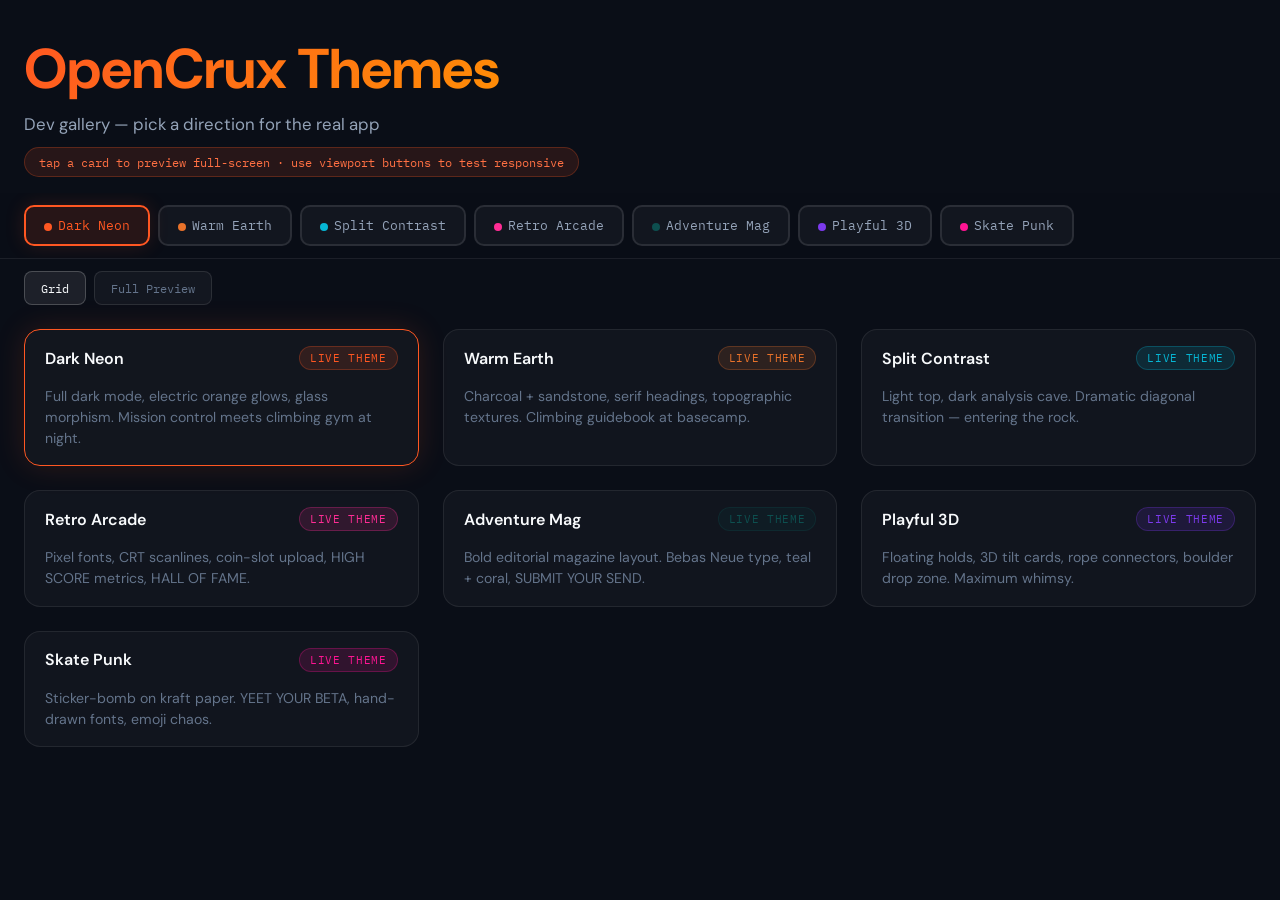
==== prototypes/index.html @ 0f462fec "feat: add 7 theme system with live CSS switching and theme gallery - Add CSS-only theme architecture" ====
<!DOCTYPE html>
<html lang="en">
<head>
  <meta charset="utf-8" />
  <meta name="viewport" content="width=device-width, initial-scale=1" />
  <title>OpenCrux — Theme Gallery</title>
  <link rel="preconnect" href="https://fonts.googleapis.com" />
  <link href="https://fonts.googleapis.com/css2?family=DM+Sans:wght@400;500;700&family=IBM+Plex+Mono:wght@400;500&display=swap" rel="stylesheet" />
  <style>
    * { box-sizing: border-box; margin: 0; }
    body { font-family: 'DM Sans', sans-serif; background: #0a0e17; color: #f8fafc; min-height: 100vh; }

    .gallery-header { padding: 2rem 1.5rem 1rem; max-width: 1400px; margin: 0 auto; }
    .gallery-header h1 {
      font-size: clamp(2rem, 5vw, 3.5rem); font-weight: 700;
      background: linear-gradient(135deg, #ff5722, #ff9800, #ff5722);
      -webkit-background-clip: text; -webkit-text-fill-color: transparent; background-clip: text;
    }
    .gallery-header p { color: #94a3b8; margin-top: 0.5rem; font-size: 1.05rem; }
    .gallery-header .hint {
      display: inline-block; margin-top: 0.75rem; padding: 6px 14px;
      background: rgba(255, 87, 34, 0.12); border: 1px solid rgba(255, 87, 34, 0.25);
      border-radius: 999px; font-family: 'IBM Plex Mono', monospace; font-size: 0.78rem; color: #ff7043;
    }

    .dev-bar {
      position: sticky; top: 0; z-index: 1000;
      background: rgba(10, 14, 23, 0.92); backdrop-filter: blur(16px);
      border-bottom: 1px solid rgba(255, 255, 255, 0.08);
      padding: 0.75rem 1.5rem; display: flex; gap: 0.5rem;
      overflow-x: auto; -webkit-overflow-scrolling: touch;
    }
    .theme-btn {
      flex-shrink: 0; padding: 10px 18px; border-radius: 10px;
      border: 2px solid rgba(255, 255, 255, 0.1); background: rgba(255, 255, 255, 0.04);
      color: #94a3b8; font-family: 'IBM Plex Mono', monospace; font-size: 0.82rem;
      cursor: pointer; transition: all 150ms ease; white-space: nowrap;
    }
    .theme-btn:hover { border-color: rgba(255, 87, 34, 0.4); color: #f8fafc; background: rgba(255, 87, 34, 0.08); }
    .theme-btn.active { border-color: #ff5722; color: #ff5722; background: rgba(255, 87, 34, 0.12); box-shadow: 0 0 20px rgba(255, 87, 34, 0.15); }
    .theme-btn .dot { display: inline-block; width: 8px; height: 8px; border-radius: 50%; margin-right: 6px; vertical-align: middle; }

    .view-toggle { display: flex; gap: 0.5rem; padding: 0.75rem 1.5rem 0; max-width: 1400px; margin: 0 auto; }
    .view-btn {
      padding: 8px 16px; border-radius: 8px; border: 1px solid rgba(255, 255, 255, 0.1);
      background: rgba(255, 255, 255, 0.04); color: #64748b;
      font-family: 'IBM Plex Mono', monospace; font-size: 0.78rem; cursor: pointer; transition: all 150ms ease;
    }
    .view-btn.active { border-color: rgba(255, 255, 255, 0.2); color: #f8fafc; background: rgba(255, 255, 255, 0.08); }

    .grid-view {
      display: grid; grid-template-columns: repeat(auto-fit, minmax(340px, 1fr));
      gap: 1.5rem; padding: 1.5rem; max-width: 1400px; margin: 0 auto;
    }
    .theme-card {
      border-radius: 16px; border: 1px solid rgba(255, 255, 255, 0.08);
      background: rgba(255, 255, 255, 0.03); overflow: hidden;
      transition: all 200ms ease; cursor: pointer;
    }
    .theme-card:hover { border-color: rgba(255, 87, 34, 0.3); transform: translateY(-4px); box-shadow: 0 20px 40px rgba(0, 0, 0, 0.3); }
    .theme-card.active { border-color: #ff5722; box-shadow: 0 0 30px rgba(255, 87, 34, 0.15); }
    .theme-card iframe { width: 100%; height: 260px; border: none; pointer-events: none; }
    .theme-card-info { padding: 1rem 1.25rem; display: flex; justify-content: space-between; align-items: center; }
    .theme-card-info h3 { font-size: 1rem; font-weight: 600; }
    .theme-card-desc { padding: 0 1.25rem 1rem; color: #64748b; font-size: 0.88rem; line-height: 1.5; }

    .full-view { display: none; width: 100%; max-width: 1400px; margin: 1.5rem auto; padding: 0 1.5rem; }
    .full-view.visible { display: block; }
    .full-view-frame { width: 100%; height: calc(100vh - 140px); border: 1px solid rgba(255, 255, 255, 0.08); border-radius: 16px; overflow: hidden; transition: max-width 300ms ease; }
    .full-view-frame iframe { width: 100%; height: 100%; border: none; }
    .full-view-controls { display: flex; gap: 0.75rem; margin-bottom: 1rem; align-items: center; flex-wrap: wrap; }
    .viewport-btn {
      padding: 8px 14px; border-radius: 8px; border: 1px solid rgba(255, 255, 255, 0.1);
      background: rgba(255, 255, 255, 0.04); color: #94a3b8;
      font-family: 'IBM Plex Mono', monospace; font-size: 0.78rem; cursor: pointer; transition: all 150ms ease;
    }
    .viewport-btn.active { border-color: #ff5722; color: #ff5722; background: rgba(255, 87, 34, 0.08); }
    .open-tab-btn {
      margin-left: auto; padding: 8px 16px; border-radius: 8px; border: 1px solid #ff5722;
      background: rgba(255, 87, 34, 0.1); color: #ff5722;
      font-family: 'IBM Plex Mono', monospace; font-size: 0.78rem; cursor: pointer; transition: all 150ms ease; text-decoration: none;
    }
    .open-tab-btn:hover { background: #ff5722; color: #fff; }

    @media (max-width: 640px) {
      .grid-view { grid-template-columns: 1fr; }
      .gallery-header { padding: 1.5rem 1rem 0.5rem; }
    }
  </style>
</head>
<body>
  <div class="gallery-header">
    <h1>OpenCrux Themes</h1>
    <p>Dev gallery — pick a direction for the real app</p>
    <span class="hint">tap a card to preview full-screen &middot; use viewport buttons to test responsive</span>
  </div>

  <nav class="dev-bar" id="dev-bar"></nav>

  <div class="view-toggle">
    <button class="view-btn active" data-view="grid">Grid</button>
    <button class="view-btn" data-view="full">Full Preview</button>
  </div>

  <div class="grid-view" id="grid-view"></div>

  <div class="full-view" id="full-view">
    <div class="full-view-controls">
      <button class="viewport-btn active" data-width="100%">Desktop</button>
      <button class="viewport-btn" data-width="768px">Tablet</button>
      <button class="viewport-btn" data-width="375px">Mobile</button>
      <a class="open-tab-btn" id="open-tab-link" href="#" target="_blank">Open in new tab</a>
    </div>
    <div class="full-view-frame" id="full-view-frame">
      <iframe id="full-iframe" src=""></iframe>
    </div>
  </div>

  <script>
    // Change this to match your deployed app URL
    const APP_URL = '/';

    const themes = [
      { id: 'dark-neon', name: 'Dark Neon', color: '#ff5722', desc: 'Full dark mode, electric orange glows, glass morphism. Mission control meets climbing gym at night.' },
      { id: 'warm-earth', name: 'Warm Earth', color: '#e8722a', desc: 'Charcoal + sandstone, serif headings, topographic textures. Climbing guidebook at basecamp.' },
      { id: 'split-contrast', name: 'Split Contrast', color: '#06b6d4', desc: 'Light top, dark analysis cave. Dramatic diagonal transition \u2014 entering the rock.' },
      { id: 'retro-arcade', name: 'Retro Arcade', color: '#ff2d95', desc: 'Pixel fonts, CRT scanlines, coin-slot upload, HIGH SCORE metrics, HALL OF FAME.' },
      { id: 'adventure-mag', name: 'Adventure Mag', color: '#0d4f4f', desc: 'Bold editorial magazine layout. Bebas Neue type, teal + coral, SUBMIT YOUR SEND.' },
      { id: 'playful-3d', name: 'Playful 3D', color: '#7c3aed', desc: 'Floating holds, 3D tilt cards, rope connectors, boulder drop zone. Maximum whimsy.' },
      { id: 'skate-punk', name: 'Skate Punk', color: '#ff1493', desc: 'Sticker-bomb on kraft paper. YEET YOUR BETA, hand-drawn fonts, emoji chaos.' },
    ];

    let activeTheme = themes[0].id;
    const devBar = document.getElementById('dev-bar');
    const gridView = document.getElementById('grid-view');
    const fullView = document.getElementById('full-view');
    const fullIframe = document.getElementById('full-iframe');
    const fullViewFrame = document.getElementById('full-view-frame');
    const openTabLink = document.getElementById('open-tab-link');

    // Build dev bar
    themes.forEach(function(t) {
      const btn = document.createElement('button');
      btn.className = 'theme-btn' + (t.id === activeTheme ? ' active' : '');
      btn.dataset.theme = t.id;
      const dot = document.createElement('span');
      dot.className = 'dot';
      dot.style.background = t.color;
      btn.appendChild(dot);
      btn.appendChild(document.createTextNode(t.name));
      btn.addEventListener('click', function() { selectTheme(t.id); });
      devBar.appendChild(btn);
    });

    // Build grid cards — each card links to the real app with ?theme= param
    themes.forEach(function(t) {
      const card = document.createElement('a');
      card.className = 'theme-card' + (t.id === activeTheme ? ' active' : '');
      card.dataset.theme = t.id;
      card.href = APP_URL + '?theme=' + t.id;
      card.target = '_blank';
      card.style.textDecoration = 'none';
      card.style.color = 'inherit';
      card.style.display = 'block';

      const info = document.createElement('div');
      info.className = 'theme-card-info';
      const h3 = document.createElement('h3');
      h3.textContent = t.name;
      info.appendChild(h3);
      const badge = document.createElement('span');
      badge.className = 'badge';
      badge.style.cssText = 'padding:4px 10px;border-radius:999px;font-family:IBM Plex Mono,monospace;font-size:0.7rem;text-transform:uppercase;letter-spacing:0.06em;background:' + t.color + '22;color:' + t.color + ';border:1px solid ' + t.color + '44';
      badge.textContent = 'live theme';
      info.appendChild(badge);
      card.appendChild(info);

      const desc = document.createElement('div');
      desc.className = 'theme-card-desc';
      desc.textContent = t.desc;
      card.appendChild(desc);

      card.addEventListener('click', function(e) {
        e.preventDefault();
        selectTheme(t.id);
        switchView('full');
      });
      gridView.appendChild(card);
    });

    // View toggle
    document.querySelectorAll('.view-btn').forEach(function(btn) {
      btn.addEventListener('click', function() { switchView(btn.dataset.view); });
    });

    // Viewport buttons
    document.querySelectorAll('.viewport-btn').forEach(function(btn) {
      btn.addEventListener('click', function() {
        document.querySelectorAll('.viewport-btn').forEach(function(b) { b.classList.remove('active'); });
        btn.classList.add('active');
        var w = btn.dataset.width;
        fullViewFrame.style.maxWidth = w;
        fullViewFrame.style.margin = w === '100%' ? '0' : '0 auto';
      });
    });

    function selectTheme(id) {
      activeTheme = id;
      var theme = themes.find(function(t) { return t.id === id; });
      document.querySelectorAll('.theme-btn').forEach(function(btn) { btn.classList.toggle('active', btn.dataset.theme === id); });
      document.querySelectorAll('.theme-card').forEach(function(card) { card.classList.toggle('active', card.dataset.theme === id); });
      fullIframe.src = APP_URL + '?theme=' + id;
      openTabLink.href = APP_URL + '?theme=' + id;
    }

    function switchView(view) {
      document.querySelectorAll('.view-btn').forEach(function(b) { b.classList.toggle('active', b.dataset.view === view); });
      if (view === 'grid') {
        gridView.style.display = '';
        fullView.classList.remove('visible');
      } else {
        gridView.style.display = 'none';
        fullView.classList.add('visible');
        var theme = themes.find(function(t) { return t.id === activeTheme; });
        fullIframe.src = APP_URL + '?theme=' + theme.id;
        openTabLink.href = APP_URL + '?theme=' + theme.id;
      }
    }

    // Initialize full view iframe
    fullIframe.src = APP_URL + '?theme=' + activeTheme;
    openTabLink.href = APP_URL + '?theme=' + activeTheme;
  </script>
</body>
</html>
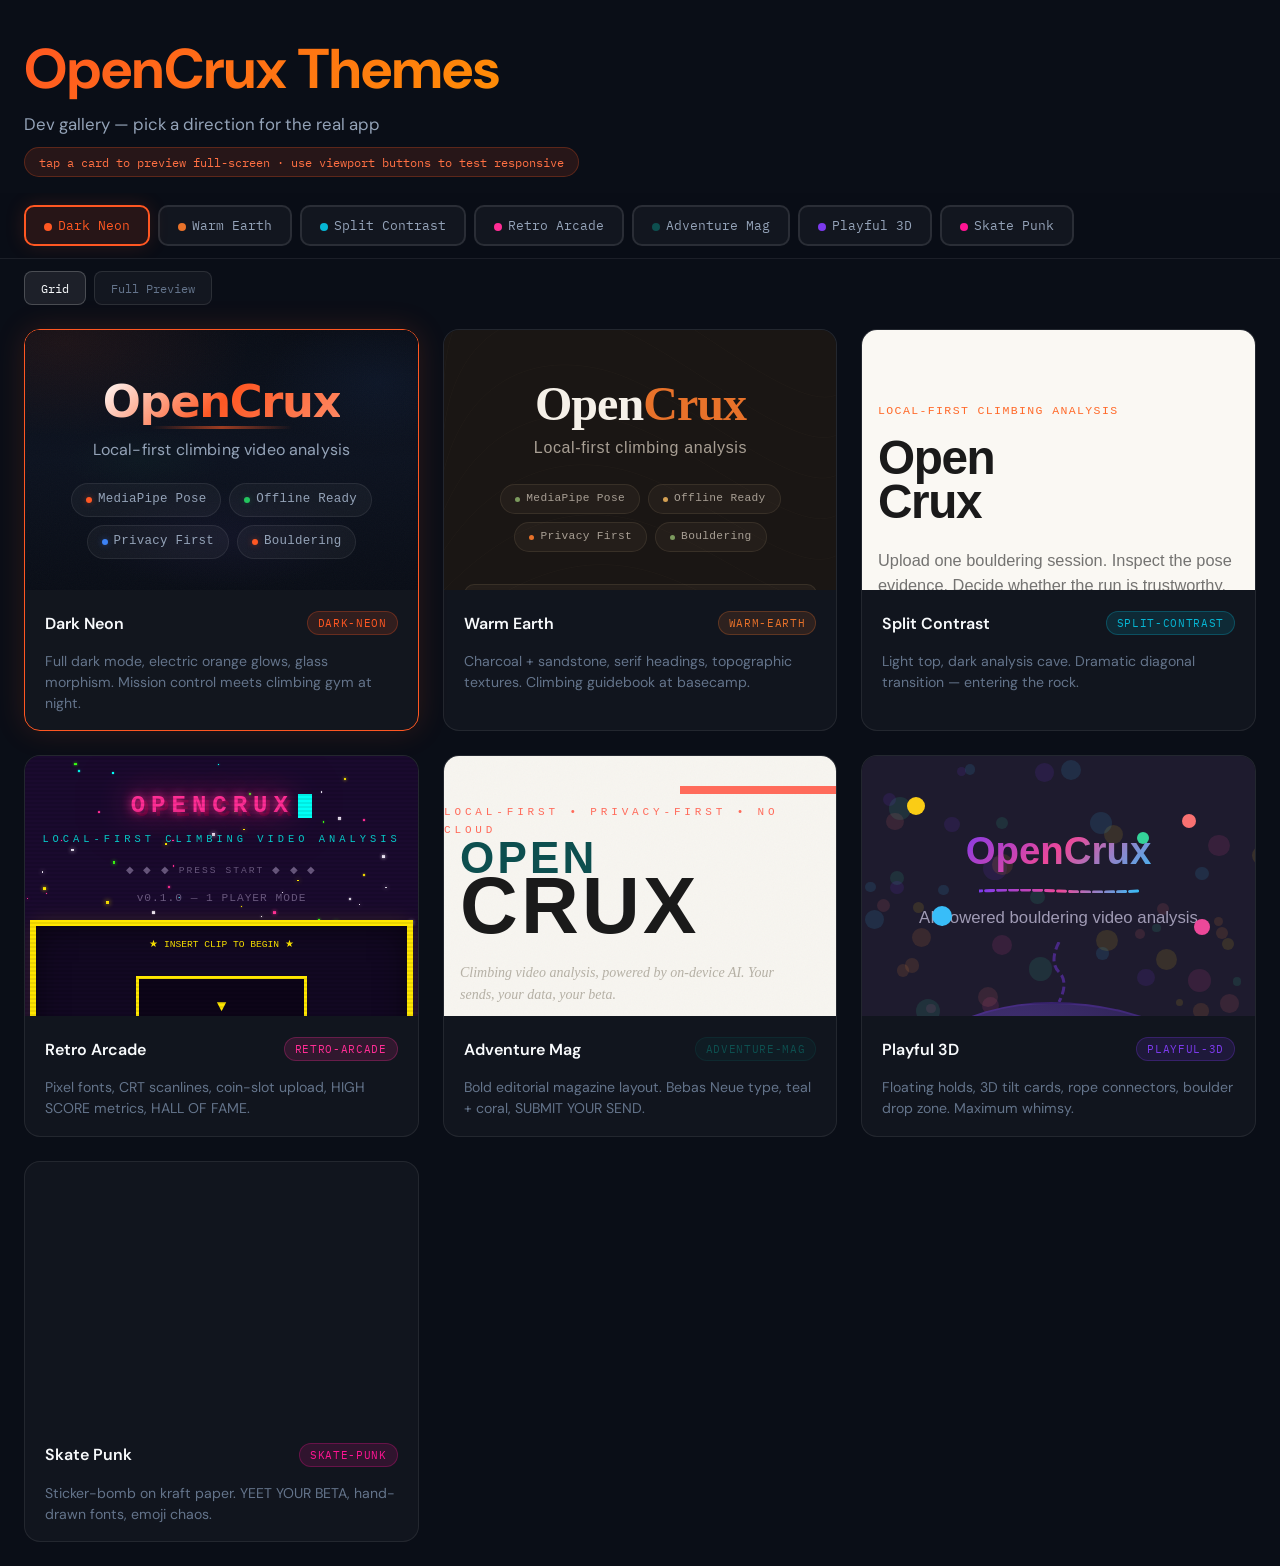
==== commit b00e0f74: "fix: revert gallery to prototype HTMLs, add theme gallery link to real app - Revert gallery index.ht" ====
--- a/prototypes/index.html
+++ b/prototypes/index.html
@@ -117,17 +117,14 @@
   </div>
 
   <script>
-    // Change this to match your deployed app URL
-    const APP_URL = '/';
-
     const themes = [
-      { id: 'dark-neon', name: 'Dark Neon', color: '#ff5722', desc: 'Full dark mode, electric orange glows, glass morphism. Mission control meets climbing gym at night.' },
-      { id: 'warm-earth', name: 'Warm Earth', color: '#e8722a', desc: 'Charcoal + sandstone, serif headings, topographic textures. Climbing guidebook at basecamp.' },
-      { id: 'split-contrast', name: 'Split Contrast', color: '#06b6d4', desc: 'Light top, dark analysis cave. Dramatic diagonal transition \u2014 entering the rock.' },
-      { id: 'retro-arcade', name: 'Retro Arcade', color: '#ff2d95', desc: 'Pixel fonts, CRT scanlines, coin-slot upload, HIGH SCORE metrics, HALL OF FAME.' },
-      { id: 'adventure-mag', name: 'Adventure Mag', color: '#0d4f4f', desc: 'Bold editorial magazine layout. Bebas Neue type, teal + coral, SUBMIT YOUR SEND.' },
-      { id: 'playful-3d', name: 'Playful 3D', color: '#7c3aed', desc: 'Floating holds, 3D tilt cards, rope connectors, boulder drop zone. Maximum whimsy.' },
-      { id: 'skate-punk', name: 'Skate Punk', color: '#ff1493', desc: 'Sticker-bomb on kraft paper. YEET YOUR BETA, hand-drawn fonts, emoji chaos.' },
+      { id: 'dark-neon', name: 'Dark Neon', file: 'dark-neon.html', color: '#ff5722', desc: 'Full dark mode, electric orange glows, glass morphism. Mission control meets climbing gym at night.' },
+      { id: 'warm-earth', name: 'Warm Earth', file: 'warm-earth.html', color: '#e8722a', desc: 'Charcoal + sandstone, serif headings, topographic textures. Climbing guidebook at basecamp.' },
+      { id: 'split-contrast', name: 'Split Contrast', file: 'split-contrast.html', color: '#06b6d4', desc: 'Light top, dark analysis cave. Dramatic diagonal transition \u2014 entering the rock.' },
+      { id: 'retro-arcade', name: 'Retro Arcade', file: 'retro-arcade.html', color: '#ff2d95', desc: 'Pixel fonts, CRT scanlines, coin-slot upload, HIGH SCORE metrics, HALL OF FAME.' },
+      { id: 'adventure-mag', name: 'Adventure Mag', file: 'adventure-mag.html', color: '#0d4f4f', desc: 'Bold editorial magazine layout. Bebas Neue type, teal + coral, SUBMIT YOUR SEND.' },
+      { id: 'playful-3d', name: 'Playful 3D', file: 'playful-3d.html', color: '#7c3aed', desc: 'Floating holds, 3D tilt cards, rope connectors, boulder drop zone. Maximum whimsy.' },
+      { id: 'skate-punk', name: 'Skate Punk', file: 'skate-punk.html', color: '#ff1493', desc: 'Sticker-bomb on kraft paper. YEET YOUR BETA, hand-drawn fonts, emoji chaos.' },
     ];
 
     let activeTheme = themes[0].id;
@@ -152,16 +149,17 @@
       devBar.appendChild(btn);
     });
 
-    // Build grid cards — each card links to the real app with ?theme= param
+    // Build grid cards
     themes.forEach(function(t) {
-      const card = document.createElement('a');
+      const card = document.createElement('div');
       card.className = 'theme-card' + (t.id === activeTheme ? ' active' : '');
       card.dataset.theme = t.id;
-      card.href = APP_URL + '?theme=' + t.id;
-      card.target = '_blank';
-      card.style.textDecoration = 'none';
-      card.style.color = 'inherit';
-      card.style.display = 'block';
+
+      const iframe = document.createElement('iframe');
+      iframe.src = t.file;
+      iframe.loading = 'lazy';
+      iframe.sandbox = 'allow-scripts';
+      card.appendChild(iframe);
 
       const info = document.createElement('div');
       info.className = 'theme-card-info';
@@ -171,7 +169,7 @@
       const badge = document.createElement('span');
       badge.className = 'badge';
       badge.style.cssText = 'padding:4px 10px;border-radius:999px;font-family:IBM Plex Mono,monospace;font-size:0.7rem;text-transform:uppercase;letter-spacing:0.06em;background:' + t.color + '22;color:' + t.color + ';border:1px solid ' + t.color + '44';
-      badge.textContent = 'live theme';
+      badge.textContent = t.id;
       info.appendChild(badge);
       card.appendChild(info);
 
@@ -180,8 +178,7 @@
       desc.textContent = t.desc;
       card.appendChild(desc);
 
-      card.addEventListener('click', function(e) {
-        e.preventDefault();
+      card.addEventListener('click', function() {
         selectTheme(t.id);
         switchView('full');
       });
@@ -209,8 +206,8 @@
       var theme = themes.find(function(t) { return t.id === id; });
       document.querySelectorAll('.theme-btn').forEach(function(btn) { btn.classList.toggle('active', btn.dataset.theme === id); });
       document.querySelectorAll('.theme-card').forEach(function(card) { card.classList.toggle('active', card.dataset.theme === id); });
-      fullIframe.src = APP_URL + '?theme=' + id;
-      openTabLink.href = APP_URL + '?theme=' + id;
+      fullIframe.src = theme.file;
+      openTabLink.href = theme.file;
     }
 
     function switchView(view) {
@@ -222,14 +219,10 @@
         gridView.style.display = 'none';
         fullView.classList.add('visible');
         var theme = themes.find(function(t) { return t.id === activeTheme; });
-        fullIframe.src = APP_URL + '?theme=' + theme.id;
-        openTabLink.href = APP_URL + '?theme=' + theme.id;
+        fullIframe.src = theme.file;
+        openTabLink.href = theme.file;
       }
     }
-
-    // Initialize full view iframe
-    fullIframe.src = APP_URL + '?theme=' + activeTheme;
-    openTabLink.href = APP_URL + '?theme=' + activeTheme;
   </script>
 </body>
 </html>
